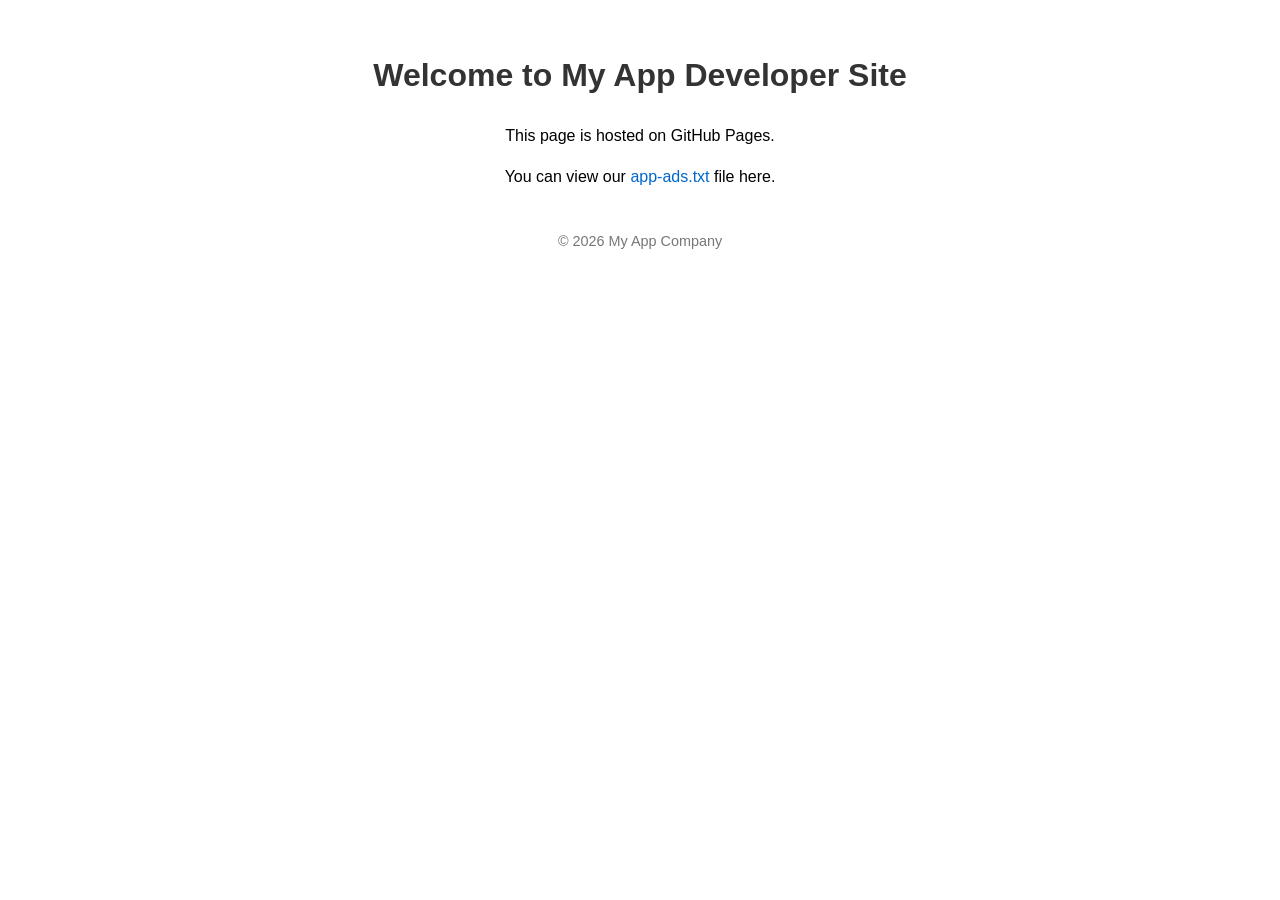
==== index.html @ 10d51b1e "Create index.html" ====
<!DOCTYPE html>
<html lang="en">
<head>
  <meta charset="UTF-8">
  <meta name="viewport" content="width=device-width, initial-scale=1">
  <title>My App Developer Site</title>
  <style>
    body {
      font-family: Arial, sans-serif;
      max-width: 600px;
      margin: 50px auto;
      padding: 0 20px;
      line-height: 1.6;
      text-align: center;
    }
    h1 {
      color: #333;
    }
    a {
      color: #0066cc;
      text-decoration: none;
    }
    a:hover {
      text-decoration: underline;
    }
    footer {
      margin-top: 40px;
      font-size: 0.9em;
      color: #777;
    }
  </style>
</head>
<body>
  <h1>Welcome to My App Developer Site</h1>
  <p>This page is hosted on GitHub Pages.</p>
  <p>You can view our <a href="/app-ads.txt">app-ads.txt</a> file here.</p>
  
  <footer>
    &copy; <span id="year"></span> My App Company
  </footer>

  <script>
    // Auto-update year in footer
    document.getElementById('year').textContent = new Date().getFullYear();
  </script>
</body>
</html>
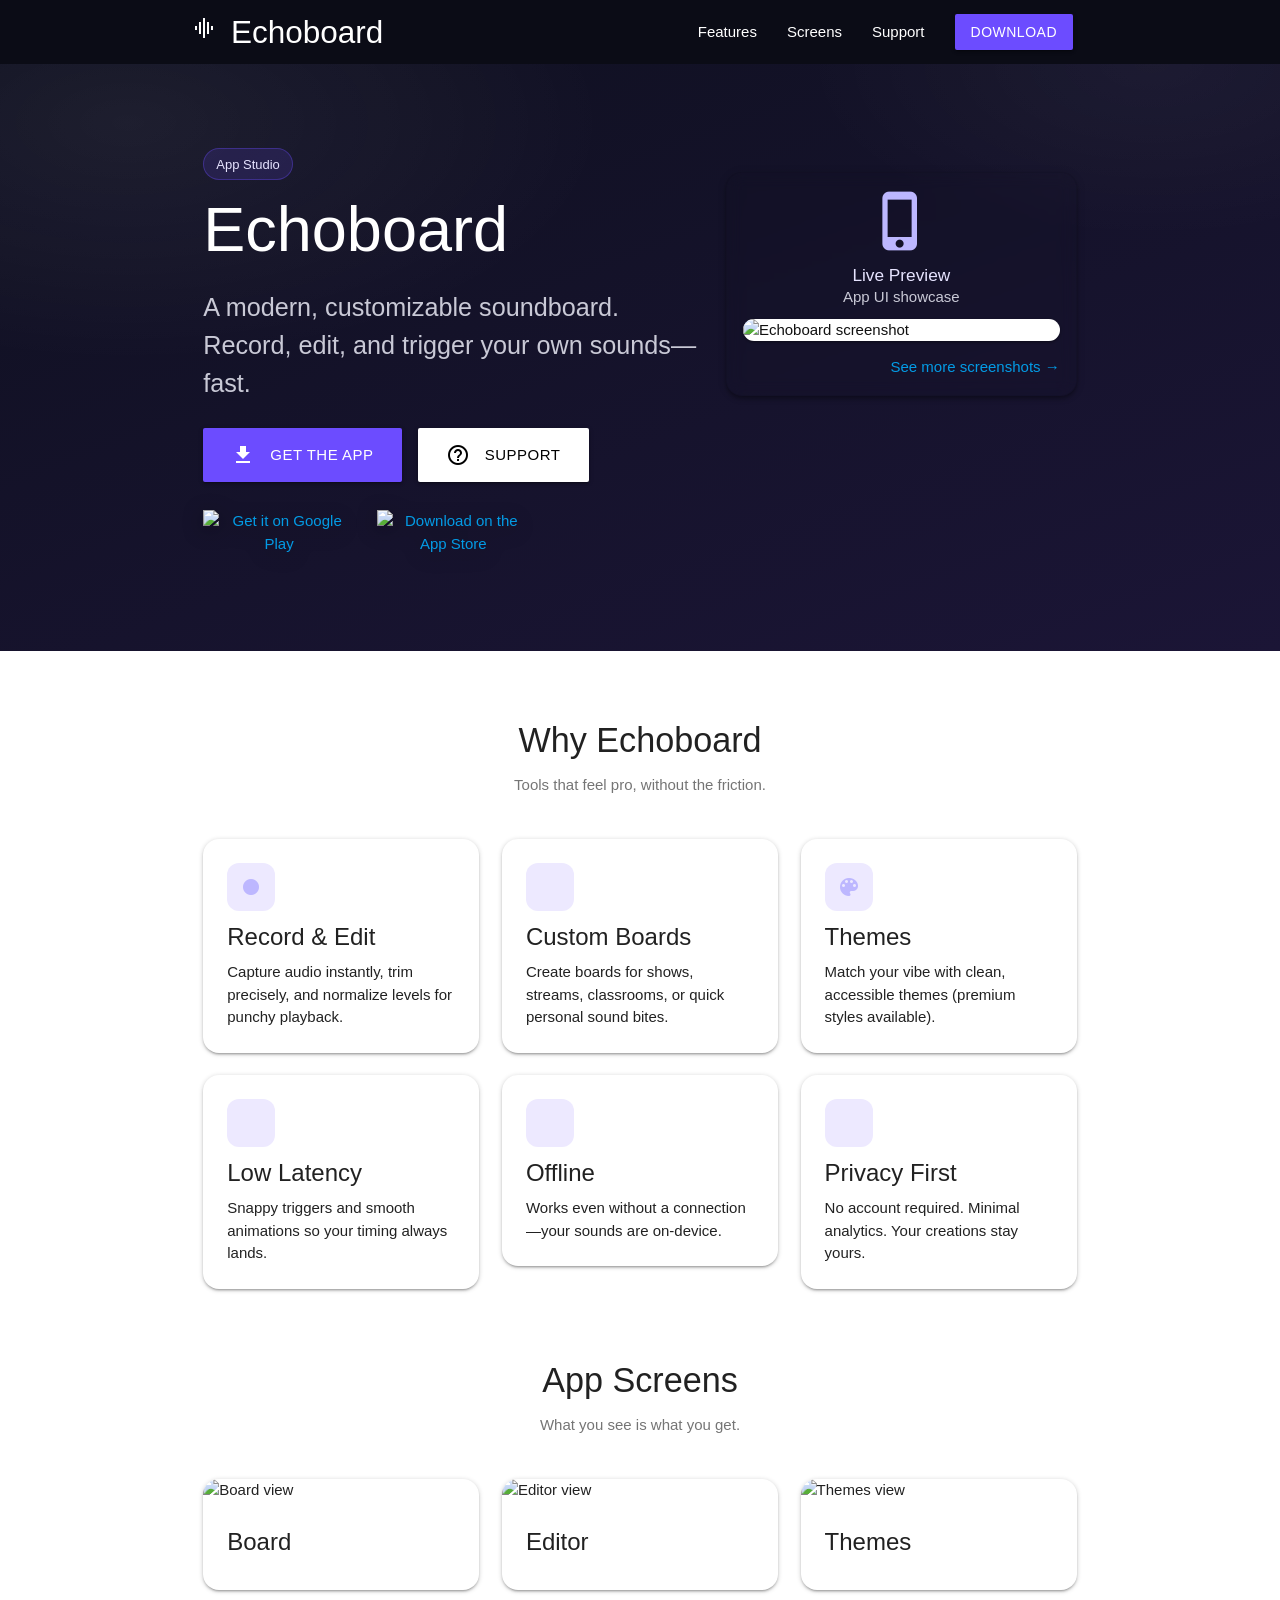
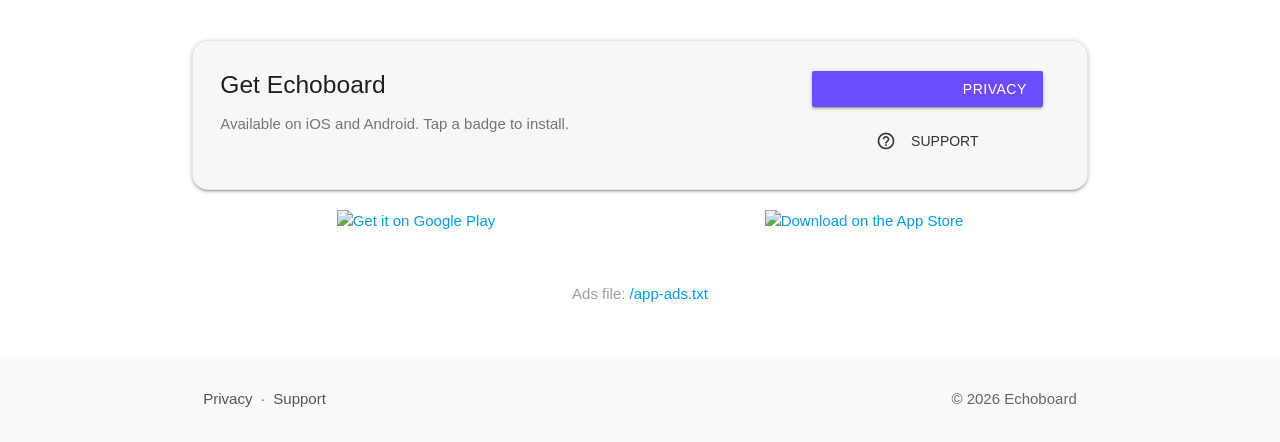
==== commit eddfcc55: "Update index.html" ====
--- a/index.html
+++ b/index.html
@@ -1,47 +1,328 @@
 <!DOCTYPE html>
 <html lang="en">
 <head>
-  <meta charset="UTF-8">
-  <meta name="viewport" content="width=device-width, initial-scale=1">
-  <title>My App Developer Site</title>
+  <meta charset="UTF-8" />
+  <meta name="viewport" content="width=device-width, initial-scale=1, maximum-scale=1" />
+  <title>Echoboard — App Studio</title>
+
+  <!-- SEO / Social -->
+  <meta name="description" content="Echoboard — a fast, modern custom soundboard. Record, edit, and trigger your own sounds with style." />
+  <meta property="og:title" content="Echoboard — App Studio" />
+  <meta property="og:description" content="Record, edit, and trigger your own sounds with style." />
+  <meta property="og:type" content="website" />
+  <meta property="og:url" content="/" />
+
+  <!-- Google Icons & Materialize CSS (no SRI to avoid blocking) -->
+  <link href="https://fonts.googleapis.com/icon?family=Material+Icons" rel="stylesheet" />
+  <link rel="stylesheet" href="https://cdn.jsdelivr.net/npm/materialize-css@1.0.0/dist/css/materialize.min.css" />
+
+  <!-- Brand tweaks -->
   <style>
-    body {
-      font-family: Arial, sans-serif;
-      max-width: 600px;
-      margin: 50px auto;
-      padding: 0 20px;
-      line-height: 1.6;
-      text-align: center;
-    }
-    h1 {
-      color: #333;
-    }
-    a {
-      color: #0066cc;
-      text-decoration: none;
-    }
-    a:hover {
-      text-decoration: underline;
-    }
-    footer {
-      margin-top: 40px;
-      font-size: 0.9em;
-      color: #777;
+    :root {
+      --brand: #6c4cff;
+      --brand-dark: #5436e8;
+      --bg-grad-1: #0f1020;
+      --bg-grad-2: #1b1536;
+      --glass: rgba(255,255,255,0.06);
+      --text-strong: #ffffff;
+      --text-muted: #c9c9d6;
+    }
+    .hero {
+      background: radial-gradient(1200px 600px at 10% 10%, rgba(255,255,255,0.06), transparent 40%),
+                  radial-gradient(1000px 500px at 90% 0%, rgba(255,255,255,0.04), transparent 35%),
+                  linear-gradient(160deg, var(--bg-grad-1), var(--bg-grad-2));
+      color: var(--text-strong);
+      padding: 84px 0 40px;
+      position: relative;
+      overflow: hidden;
+    }
+    .chip.brand {
+      background: rgba(108, 76, 255, 0.15);
+      color: #e7e4ff;
+      border: 1px solid rgba(108, 76, 255, 0.35);
+    }
+    .hero .cta .btn-large { background: var(--brand); }
+    .hero .cta .btn-large:hover { background: var(--brand-dark); }
+    .glass {
+      background: var(--glass);
+      border: 1px solid rgba(255,255,255,0.08);
+      border-radius: 16px;
+      backdrop-filter: blur(8px);
+    }
+    .feature-card { border-radius: 16px; overflow: hidden; }
+    .feature-icon {
+      width: 48px; height: 48px; border-radius: 12px;
+      display: inline-flex; align-items: center; justify-content: center;
+      background: rgba(108, 76, 255, 0.12); color: #bdb7ff; margin-bottom: 10px;
+    }
+    .badge-row img { height: 44px; width: auto; filter: drop-shadow(0 4px 10px rgba(0,0,0,0.35)); }
+    .footer-links a { color: var(--text-muted); }
+    .footer-links a:hover { color: #fff; }
+    footer { background: #0b0c16; color: var(--text-muted); padding: 32px 0; }
+    .store-badges .col { text-align: center; margin-bottom: 16px; }
+    @media (prefers-color-scheme: light) {
+      .hero { color: #111; }
+      .glass { background: rgba(0,0,0,0.03); border: 1px solid rgba(0,0,0,0.07); }
+      .footer-links a { color: #555; }
+      footer { background: #fafafa; color: #666; }
     }
   </style>
 </head>
 <body>
-  <h1>Welcome to My App Developer Site</h1>
-  <p>This page is hosted on GitHub Pages.</p>
-  <p>You can view our <a href="/app-ads.txt">app-ads.txt</a> file here.</p>
-  
+  <!-- Navbar -->
+  <nav class="nav-wrapper" style="background: #0b0c16;">
+    <div class="container">
+      <a href="/" class="brand-logo">
+        <i class="material-icons" style="vertical-align: text-bottom;">graphic_eq</i>
+        Echoboard
+      </a>
+      <a href="#" data-target="mobile-nav" class="sidenav-trigger" aria-label="Open navigation">
+        <i class="material-icons">menu</i>
+      </a>
+      <ul class="right hide-on-med-and-down">
+        <li><a href="#features">Features</a></li>
+        <li><a href="#screens">Screens</a></li>
+        <li><a href="/support.html">Support</a></li>
+        <li><a class="btn waves-effect" style="background: var(--brand);" href="#download">Download</a></li>
+      </ul>
+    </div>
+  </nav>
+  <ul class="sidenav" id="mobile-nav">
+    <li><a href="#features">Features</a></li>
+    <li><a href="#screens">Screens</a></li>
+    <li><a href="/support.html">Support</a></li>
+    <li><a href="#download">Download</a></li>
+  </ul>
+
+  <!-- Hero -->
+  <section class="hero">
+    <div class="container">
+      <div class="row">
+        <div class="col s12 m7">
+          <div class="chip brand">App Studio</div>
+          <h1 class="white-text" style="margin-top: 10px; margin-bottom: 8px;">Echoboard</h1>
+          <p class="flow-text" style="color: var(--text-muted);">
+            A modern, customizable soundboard. Record, edit, and trigger your own sounds—fast.
+          </p>
+          <div class="cta" style="margin-top: 24px;">
+            <a class="btn-large waves-effect waves-light" href="#download">
+              <i class="material-icons left">get_app</i> Get the app
+            </a>
+            <a class="btn-large white black-text waves-effect" href="/support.html" style="margin-left: 12px;">
+              <i class="material-icons left">help_outline</i> Support
+            </a>
+          </div>
+          <div class="badge-row" style="margin-top: 28px;">
+            <div class="row store-badges">
+              <div class="col s6 m5 l4">
+                <a id="play-badge" href="#" aria-label="Get it on Google Play">
+                  <img src="https://upload.wikimedia.org/wikipedia/commons/7/78/Google_Play_Store_badge_EN.svg" alt="Get it on Google Play" />
+                </a>
+              </div>
+              <div class="col s6 m5 l4">
+                <a id="appstore-badge" href="#" aria-label="Download on the App Store">
+                  <img src="https://upload.wikimedia.org/wikipedia/commons/3/3c/Download_on_the_App_Store_Badge.svg" alt="Download on the App Store" />
+                </a>
+              </div>
+            </div>
+          </div>
+        </div>
+        <div class="col s12 m5">
+          <div class="glass z-depth-2" style="padding: 16px; margin-top: 24px;">
+            <div class="center">
+              <i class="material-icons" style="font-size: 64px; color:#bdb7ff;">phone_iphone</i>
+              <h6 style="margin: 6px 0 2px; color: #e7e4ff;">Live Preview</h6>
+              <p style="color: var(--text-muted); margin: 0 0 10px;">App UI showcase</p>
+            </div>
+            <div class="card feature-card">
+              <div class="card-image">
+                <img src="https://placehold.co/900x600/png" alt="Echoboard screenshot" />
+              </div>
+            </div>
+            <p class="right-align" style="margin: 10px 0 0;">
+              <a href="#screens">See more screenshots →</a>
+            </p>
+          </div>
+        </div>
+      </div>
+    </div>
+  </section>
+
+  <!-- Features -->
+  <section id="features" class="section" style="padding-top: 48px;">
+    <div class="container">
+      <div class="row">
+        <div class="col s12 center">
+          <h4>Why Echoboard</h4>
+          <p class="grey-text text-darken-1">Tools that feel pro, without the friction.</p>
+        </div>
+      </div>
+      <div class="row">
+        <div class="col s12 m6 l4">
+          <div class="card hoverable feature-card">
+            <div class="card-content">
+              <div class="feature-icon"><i class="material-icons">fiber_manual_record</i></div>
+              <span class="card-title">Record & Edit</span>
+              <p>Capture audio instantly, trim precisely, and normalize levels for punchy playback.</p>
+            </div>
+          </div>
+        </div>
+        <div class="col s12 m6 l4">
+          <div class="card hoverable feature-card">
+            <div class="card-content">
+              <div class="feature-icon"><i class="material-icons">dashboard_customize</i></div>
+              <span class="card-title">Custom Boards</span>
+              <p>Create boards for shows, streams, classrooms, or quick personal sound bites.</p>
+            </div>
+          </div>
+        </div>
+        <div class="col s12 m6 l4">
+          <div class="card hoverable feature-card">
+            <div class="card-content">
+              <div class="feature-icon"><i class="material-icons">palette</i></div>
+              <span class="card-title">Themes</span>
+              <p>Match your vibe with clean, accessible themes (premium styles available).</p>
+            </div>
+          </div>
+        </div>
+        <div class="col s12 m6 l4">
+          <div class="card hoverable feature-card">
+            <div class="card-content">
+              <div class="feature-icon"><i class="material-icons">bolt</i></div>
+              <span class="card-title">Low Latency</span>
+              <p>Snappy triggers and smooth animations so your timing always lands.</p>
+            </div>
+          </div>
+        </div>
+        <div class="col s12 m6 l4">
+          <div class="card hoverable feature-card">
+            <div class="card-content">
+              <div class="feature-icon"><i class="material-icons">offline_bolt</i></div>
+              <span class="card-title">Offline</span>
+              <p>Works even without a connection—your sounds are on-device.</p>
+            </div>
+          </div>
+        </div>
+        <div class="col s12 m6 l4">
+          <div class="card hoverable feature-card">
+            <div class="card-content">
+              <div class="feature-icon"><i class="material-icons">shield</i></div>
+              <span class="card-title">Privacy First</span>
+              <p>No account required. Minimal analytics. Your creations stay yours.</p>
+            </div>
+          </div>
+        </div>
+      </div>
+    </div>
+  </section>
+
+  <!-- Screenshots -->
+  <section id="screens" class="section" style="padding-top: 0;">
+    <div class="container">
+      <div class="row">
+        <div class="col s12 center">
+          <h4>App Screens</h4>
+          <p class="grey-text text-darken-1">What you see is what you get.</p>
+        </div>
+      </div>
+      <div class="row">
+        <div class="col s12 m6 l4">
+          <div class="card hoverable feature-card">
+            <div class="card-image"><img src="https://placehold.co/800x1400/png" alt="Board view" /></div>
+            <div class="card-content"><span class="card-title">Board</span></div>
+          </div>
+        </div>
+        <div class="col s12 m6 l4">
+          <div class="card hoverable feature-card">
+            <div class="card-image"><img src="https://placehold.co/800x1400/png" alt="Editor view" /></div>
+            <div class="card-content"><span class="card-title">Editor</span></div>
+          </div>
+        </div>
+        <div class="col s12 m6 l4">
+          <div class="card hoverable feature-card">
+            <div class="card-image"><img src="https://placehold.co/800x1400/png" alt="Themes view" /></div>
+            <div class="card-content"><span class="card-title">Themes</span></div>
+          </div>
+        </div>
+      </div>
+    </div>
+  </section>
+
+  <!-- Download / Links -->
+  <section id="download" class="section" style="padding-top: 0;">
+    <div class="container">
+      <div class="row glass z-depth-1" style="padding: 22px 16px;">
+        <div class="col s12 m8">
+          <h5 style="margin-top: 8px;">Get Echoboard</h5>
+          <p class="grey-text text-darken-1" style="margin-bottom: 0;">Available on iOS and Android. Tap a badge to install.</p>
+        </div>
+        <div class="col s12 m4 center">
+          <a class="btn waves-effect" style="background: var(--brand); margin: 8px;" href="/privacy.html">
+            <i class="material-icons left">policy</i> Privacy
+          </a>
+          <a class="btn-flat waves-effect" style="margin: 8px;" href="/support.html">
+            <i class="material-icons left">help_outline</i> Support
+          </a>
+        </div>
+      </div>
+
+      <div class="row store-badges" style="margin-top: 16px;">
+        <div class="col s6 center">
+          <a href="#" id="play-badge-2">
+            <img src="https://upload.wikimedia.org/wikipedia/commons/7/78/Google_Play_Store_badge_EN.svg" alt="Get it on Google Play" />
+          </a>
+        </div>
+        <div class="col s6 center">
+          <a href="#" id="appstore-badge-2">
+            <img src="https://upload.wikimedia.org/wikipedia/commons/3/3c/Download_on_the_App_Store_Badge.svg" alt="Download on the App Store" />
+          </a>
+        </div>
+      </div>
+
+      <div class="row" style="margin-top: 8px;">
+        <div class="col s12 center">
+          <p class="grey-text">Ads file: <a href="/app-ads.txt">/app-ads.txt</a></p>
+        </div>
+      </div>
+    </div>
+  </section>
+
+  <!-- Footer -->
   <footer>
-    &copy; <span id="year"></span> My App Company
+    <div class="container">
+      <div class="row" style="margin-bottom: 0;">
+        <div class="col s12 m6 footer-links">
+          <a href="https://sites.google.com/view/echoboardprivacypolicy">Privacy</a> &nbsp;&middot;&nbsp;
+          <a href="/support.html">Support</a>
+        </div>
+        <div class="col s12 m6 right-align">
+          &copy; <span id="year"></span> Echoboard
+        </div>
+      </div>
+    </div>
   </footer>
 
+  <!-- Materialize JS (no SRI) -->
+  <script src="https://cdn.jsdelivr.net/npm/materialize-css@1.0.0/dist/js/materialize.min.js"></script>
   <script>
-    // Auto-update year in footer
-    document.getElementById('year').textContent = new Date().getFullYear();
+    document.addEventListener('DOMContentLoaded', function() {
+      var elems = document.querySelectorAll('.sidenav');
+      M.Sidenav.init(elems);
+      document.getElementById('year').textContent = new Date().getFullYear();
+    });
+
+    // TODO: replace with your real store URLs:
+    const playUrl = "https://play.google.com/store/apps/details?id=com.smedley.Echoboard";
+    const appStoreUrl = "https://apps.apple.com/us/app/echoboard/id6752585217";
+
+    ['play-badge', 'play-badge-2'].forEach(id => {
+      const el = document.getElementById(id);
+      if (el) el.setAttribute('href', playUrl);
+    });
+    ['appstore-badge', 'appstore-badge-2'].forEach(id => {
+      const el = document.getElementById(id);
+      if (el) el.setAttribute('href', appStoreUrl);
+    });
   </script>
 </body>
 </html>
